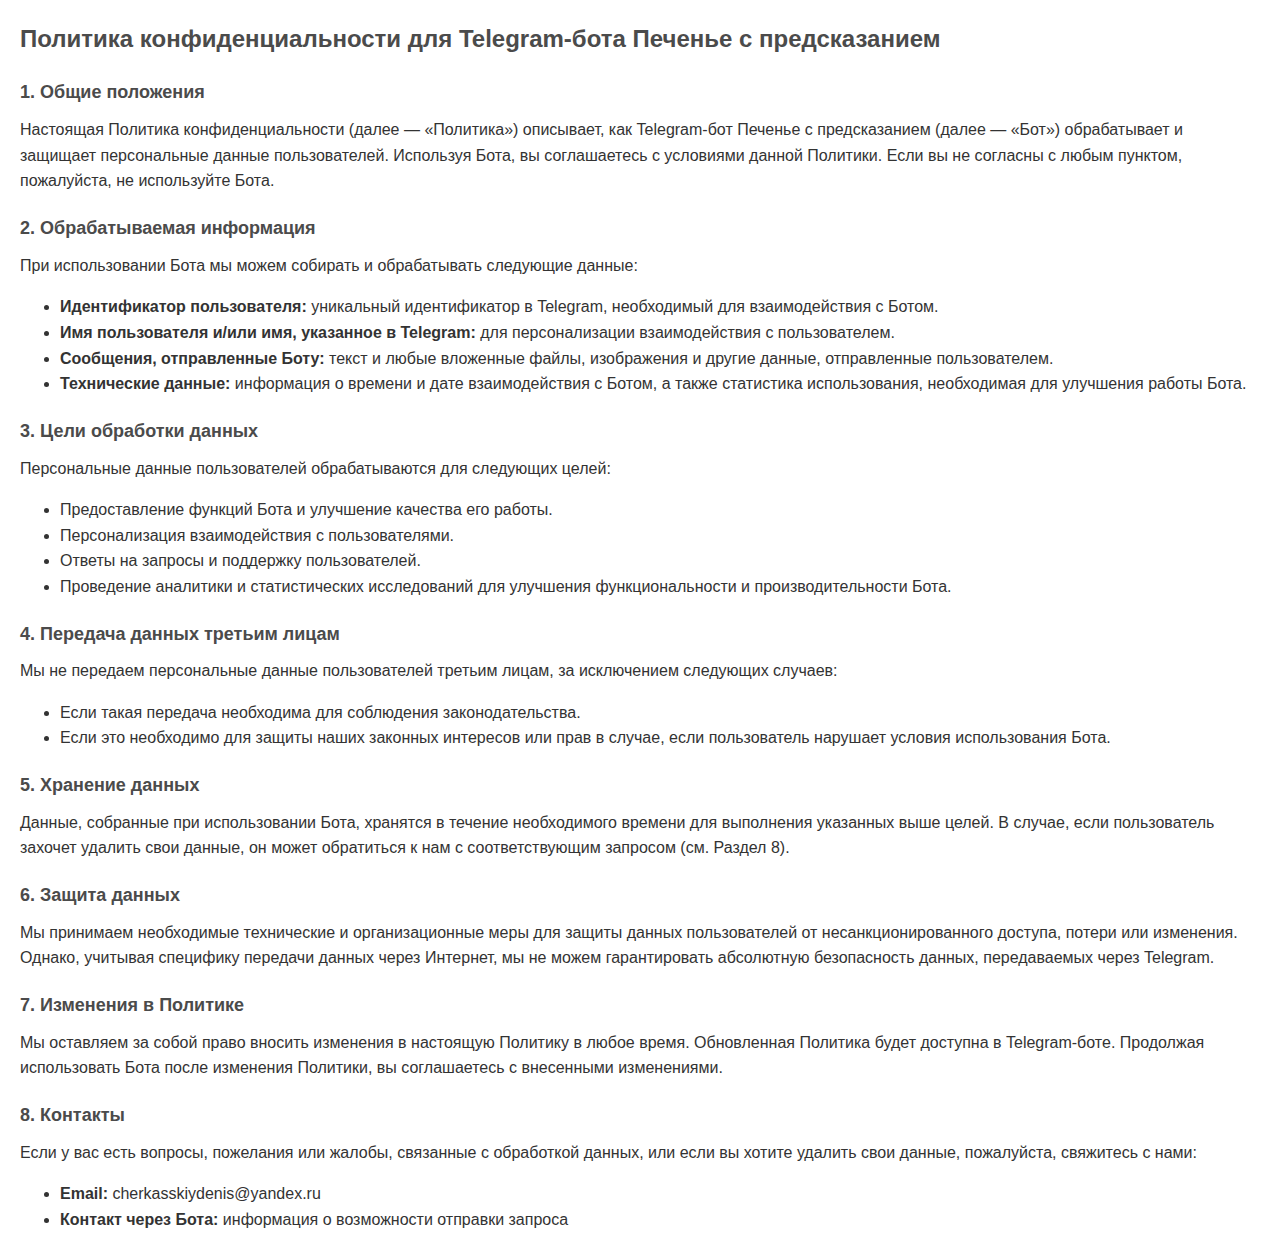
==== privacy-policy.html @ 3c080704 "Create privacy-policy.html" ====
<!DOCTYPE html>
<html lang="ru">
<head>
    <meta charset="UTF-8">
    <meta name="viewport" content="width=device-width, initial-scale=1.0">
    <title>Политика конфиденциальности Telegram-бота</title>
    <style>
        body {
            font-family: Arial, sans-serif;
            line-height: 1.6;
            margin: 20px;
            color: #333;
        }
        h1, h2 {
            color: #4b4b4b;
        }
        h1 {
            font-size: 24px;
            margin-bottom: 10px;
        }
        h2 {
            font-size: 18px;
            margin-top: 20px;
            margin-bottom: 10px;
        }
        p {
            margin: 10px 0;
        }
    </style>
</head>
<body>
    <h1>Политика конфиденциальности для Telegram-бота Печенье с предсказанием </h1>

    <h2>1. Общие положения</h2>
    <p>
        Настоящая Политика конфиденциальности (далее — «Политика») описывает, как Telegram-бот Печенье с предсказанием (далее — «Бот») обрабатывает и защищает персональные данные пользователей. Используя Бота, вы соглашаетесь с условиями данной Политики. Если вы не согласны с любым пунктом, пожалуйста, не используйте Бота.
    </p>

    <h2>2. Обрабатываемая информация</h2>
    <p>
        При использовании Бота мы можем собирать и обрабатывать следующие данные:
    </p>
    <ul>
        <li><strong>Идентификатор пользователя:</strong> уникальный идентификатор в Telegram, необходимый для взаимодействия с Ботом.</li>
        <li><strong>Имя пользователя и/или имя, указанное в Telegram:</strong> для персонализации взаимодействия с пользователем.</li>
        <li><strong>Сообщения, отправленные Боту:</strong> текст и любые вложенные файлы, изображения и другие данные, отправленные пользователем.</li>
        <li><strong>Технические данные:</strong> информация о времени и дате взаимодействия с Ботом, а также статистика использования, необходимая для улучшения работы Бота.</li>
    </ul>

    <h2>3. Цели обработки данных</h2>
    <p>Персональные данные пользователей обрабатываются для следующих целей:</p>
    <ul>
        <li>Предоставление функций Бота и улучшение качества его работы.</li>
        <li>Персонализация взаимодействия с пользователями.</li>
        <li>Ответы на запросы и поддержку пользователей.</li>
        <li>Проведение аналитики и статистических исследований для улучшения функциональности и производительности Бота.</li>
    </ul>

    <h2>4. Передача данных третьим лицам</h2>
    <p>
        Мы не передаем персональные данные пользователей третьим лицам, за исключением следующих случаев:
    </p>
    <ul>
        <li>Если такая передача необходима для соблюдения законодательства.</li>
        <li>Если это необходимо для защиты наших законных интересов или прав в случае, если пользователь нарушает условия использования Бота.</li>
    </ul>

    <h2>5. Хранение данных</h2>
    <p>
        Данные, собранные при использовании Бота, хранятся в течение необходимого времени для выполнения указанных выше целей. В случае, если пользователь захочет удалить свои данные, он может обратиться к нам с соответствующим запросом (см. Раздел 8).
    </p>

    <h2>6. Защита данных</h2>
    <p>
        Мы принимаем необходимые технические и организационные меры для защиты данных пользователей от несанкционированного доступа, потери или изменения. Однако, учитывая специфику передачи данных через Интернет, мы не можем гарантировать абсолютную безопасность данных, передаваемых через Telegram.
    </p>

    <h2>7. Изменения в Политике</h2>
    <p>
        Мы оставляем за собой право вносить изменения в настоящую Политику в любое время. Обновленная Политика будет доступна в Telegram-боте. Продолжая использовать Бота после изменения Политики, вы соглашаетесь с внесенными изменениями.
    </p>

    <h2>8. Контакты</h2>
    <p>
        Если у вас есть вопросы, пожелания или жалобы, связанные с обработкой данных, или если вы хотите удалить свои данные, пожалуйста, свяжитесь с нами:
    </p>
    <ul>
        <li><strong>Email:</strong> cherkasskiydenis@yandex.ru</li>
        <li><strong>Контакт через Бота:</strong> информация о возможности отправки запроса</li>
    </ul>
</body>
</html>
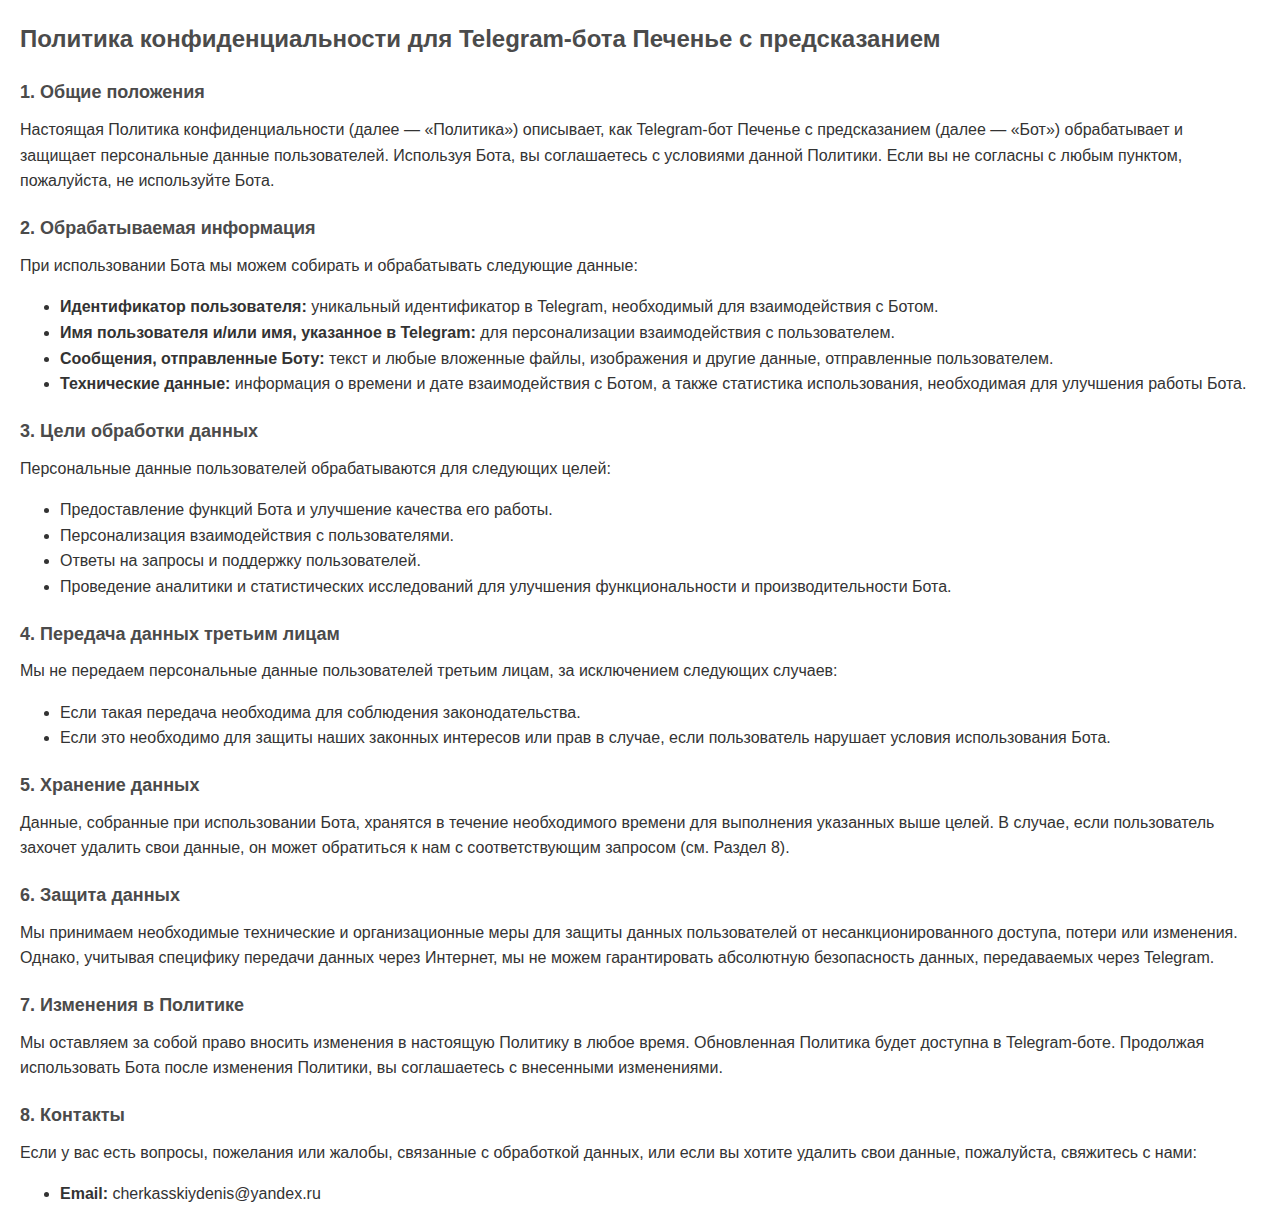
==== commit 7c30c110: "Update privacy-policy.html" ====
--- a/privacy-policy.html
+++ b/privacy-policy.html
@@ -86,7 +86,7 @@
     </p>
     <ul>
         <li><strong>Email:</strong> cherkasskiydenis@yandex.ru</li>
-        <li><strong>Контакт через Бота:</strong> информация о возможности отправки запроса</li>
+        
     </ul>
 </body>
 </html>
